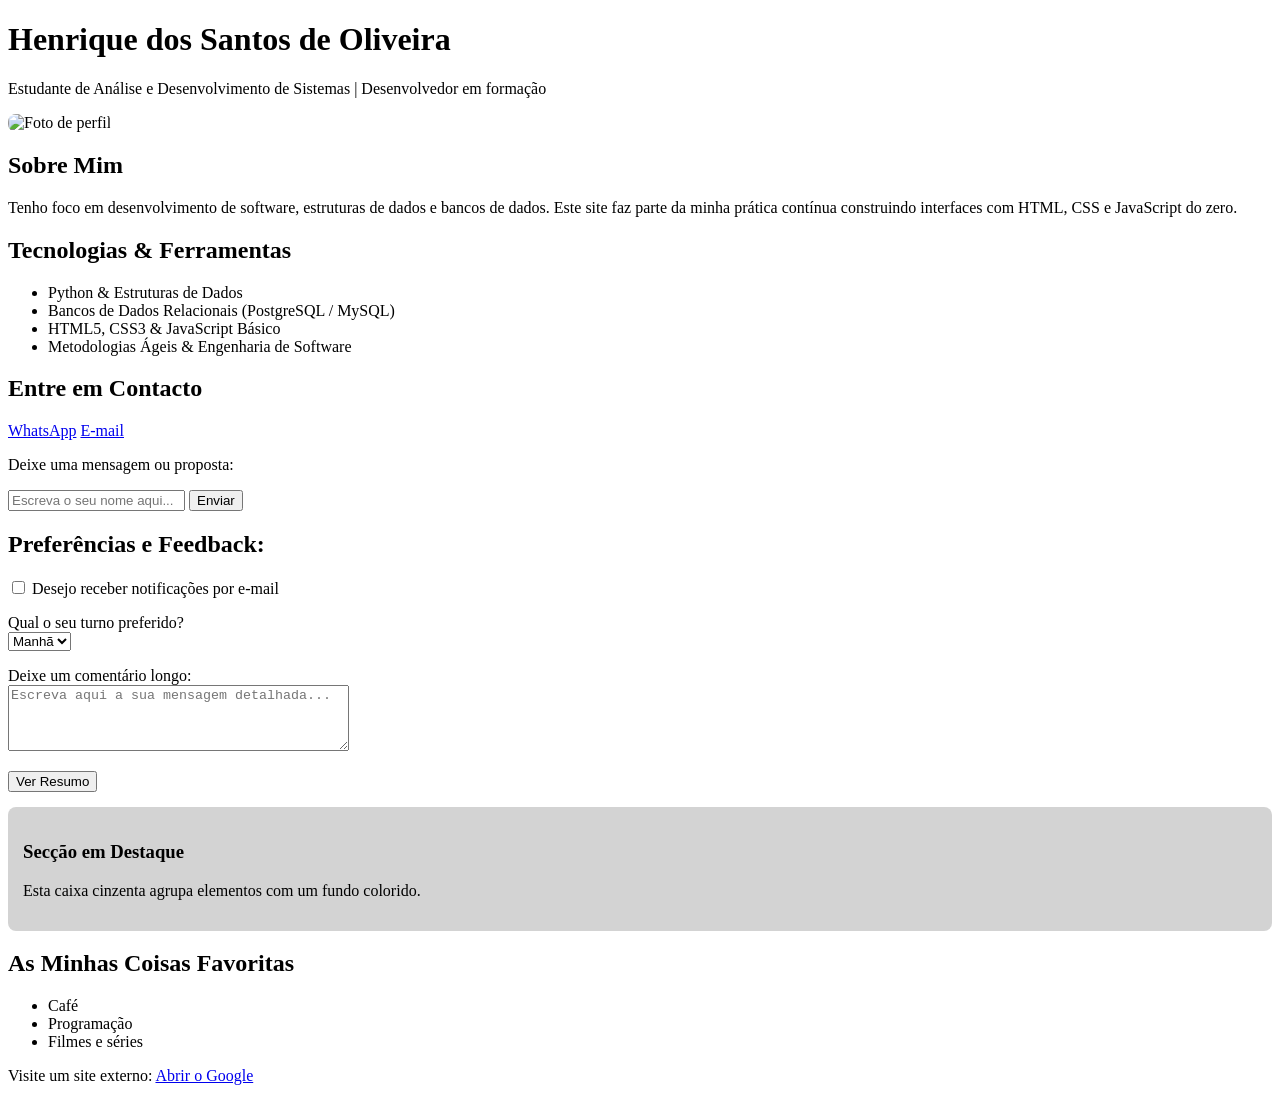
==== index.html @ 46c1591a "Add files via upload" ====
<!DOCTYPE html>
<html lang="pt-PT">
<head>
  <meta charset="UTF-8">
  <meta name="viewport" content="width=device-width, initial-scale=1.0">
  <title>O Meu Primeiro Site</title>
  <link rel="stylesheet" href="style.css">
</head>
<body>
    <div class="container">
 <!-- Cabeçalho / Apresentação -->
    <h1>Henrique dos Santos de Oliveira</h1>
    <p>Estudante de Análise e Desenvolvimento de Sistemas | Desenvolvedor em formação</p>
    
    <!-- Imagem de perfil ou tecnologia (pode trocar depois) -->
    <img src="https://picsum.photos/300/200" alt="Foto de perfil" style="border-radius: 8px; width: 100%; max-height: 220px; object-fit: cover;">

    <h2>Sobre Mim</h2>
    <p>
      Tenho foco em desenvolvimento de software, estruturas de dados e bancos de dados. 
      Este site faz parte da minha prática contínua construindo interfaces com HTML, CSS e JavaScript do zero.
    </p>

    <!-- Habilidades / Tecnologias -->
    <h2>Tecnologias & Ferramentas</h2>
    <ul>
      <li>Python & Estruturas de Dados</li>
      <li>Bancos de Dados Relacionais (PostgreSQL / MySQL)</li>
      <li>HTML5, CSS3 & JavaScript Básico</li>
      <li>Metodologias Ágeis & Engenharia de Software</li>
    </ul>

    <!-- Formulário de Contacto -->
    <h2>Entre em Contacto</h2>
    <div class="botoes-contacto">
      <!-- WhatsApp (substitua o número pelo seu DDD + número, sem espaços ou traços) -->
      <a href="https://wa.me/5554991028319" target="_blank" class="btn-link btn-whatsapp">WhatsApp</a>
      
      <!-- E-mail (substitua pelo seu endereço de e-mail) -->
      <a href="mailto:henrique769oliveira@gmail.com" class="btn-link btn-email">E-mail</a>
    </div>
    <p>Deixe uma mensagem ou proposta:</p>
  <input type="text" id="nomeUsuario" placeholder="Escreva o seu nome aqui...">
  <button onclick="alert('Olá, ' + document.getElementById('nomeUsuario').value + '! Bem-vindo!')">Enviar</button>
  <h2>Preferências e Feedback:</h2>

  <!-- 1. Caixa de seleção (Checkbox) -->
  <p>
    <label>
      <input type="checkbox" id="notificacoes"> Desejo receber notificações por e-mail
    </label>
  </p>

  <!-- 2. Menu suspenso (Select) -->
  <p>
    <label for="turno">Qual o seu turno preferido?</label><br>
    <select id="turno">
      <option value="manha">Manhã</option>
      <option value="tarde">Tarde</option>
      <option value="noite">Noite</option>
    </select>
  </p>

  <!-- 3. Campo de texto longo (Textarea) -->
  <p>
    <label for="comentarios">Deixe um comentário longo:</label><br>
    <textarea id="comentarios" rows="4" cols="40" placeholder="Escreva aqui a sua mensagem detalhada..."></textarea>
  </p>
  <button type="button" onclick="mostrarResumo()">Ver Resumo</button>
  <div id="resultado" style="margin-top: 15px; font-weight: bold; color: #1d3557;"></div>
  <div style="background-color: lightgray; padding: 15px; border-radius: 8px;">
    <h3>Secção em Destaque</h3>
    <p>Esta caixa cinzenta agrupa elementos com um fundo colorido.</p>
  </div>
  <h2>As Minhas Coisas Favoritas</h2>
    <ul>
      <li>Café</li>
      <li>Programação</li>
      <li>Filmes e séries</li>
    </ul>

    <p>Visite um site externo: <a href="https://www.google.com" target="_blank">Abrir o Google</a></p>
 <script>
    function mostrarResumo() {
      // 1. Ler os valores dos campos
      const turnoSelecionado = document.getElementById('turno').value;
      const querNotificacoes = document.getElementById('notificacoes').checked;

      // 2. Montar o texto com base nas respostas
      let mensagem = 'Turno escolhido: ' + turnoSelecionado.toUpperCase() + '. ';
      
      if (querNotificacoes) {
        mensagem += 'Notificações ativadas!';
      } else {
        mensagem += 'Sem notificações por e-mail.';
      }

      // 3. Escrever o texto dentro do div de resultado
      document.getElementById('resultado').innerText = mensagem;
    }
  </script>
  </div>
</body>
</html>
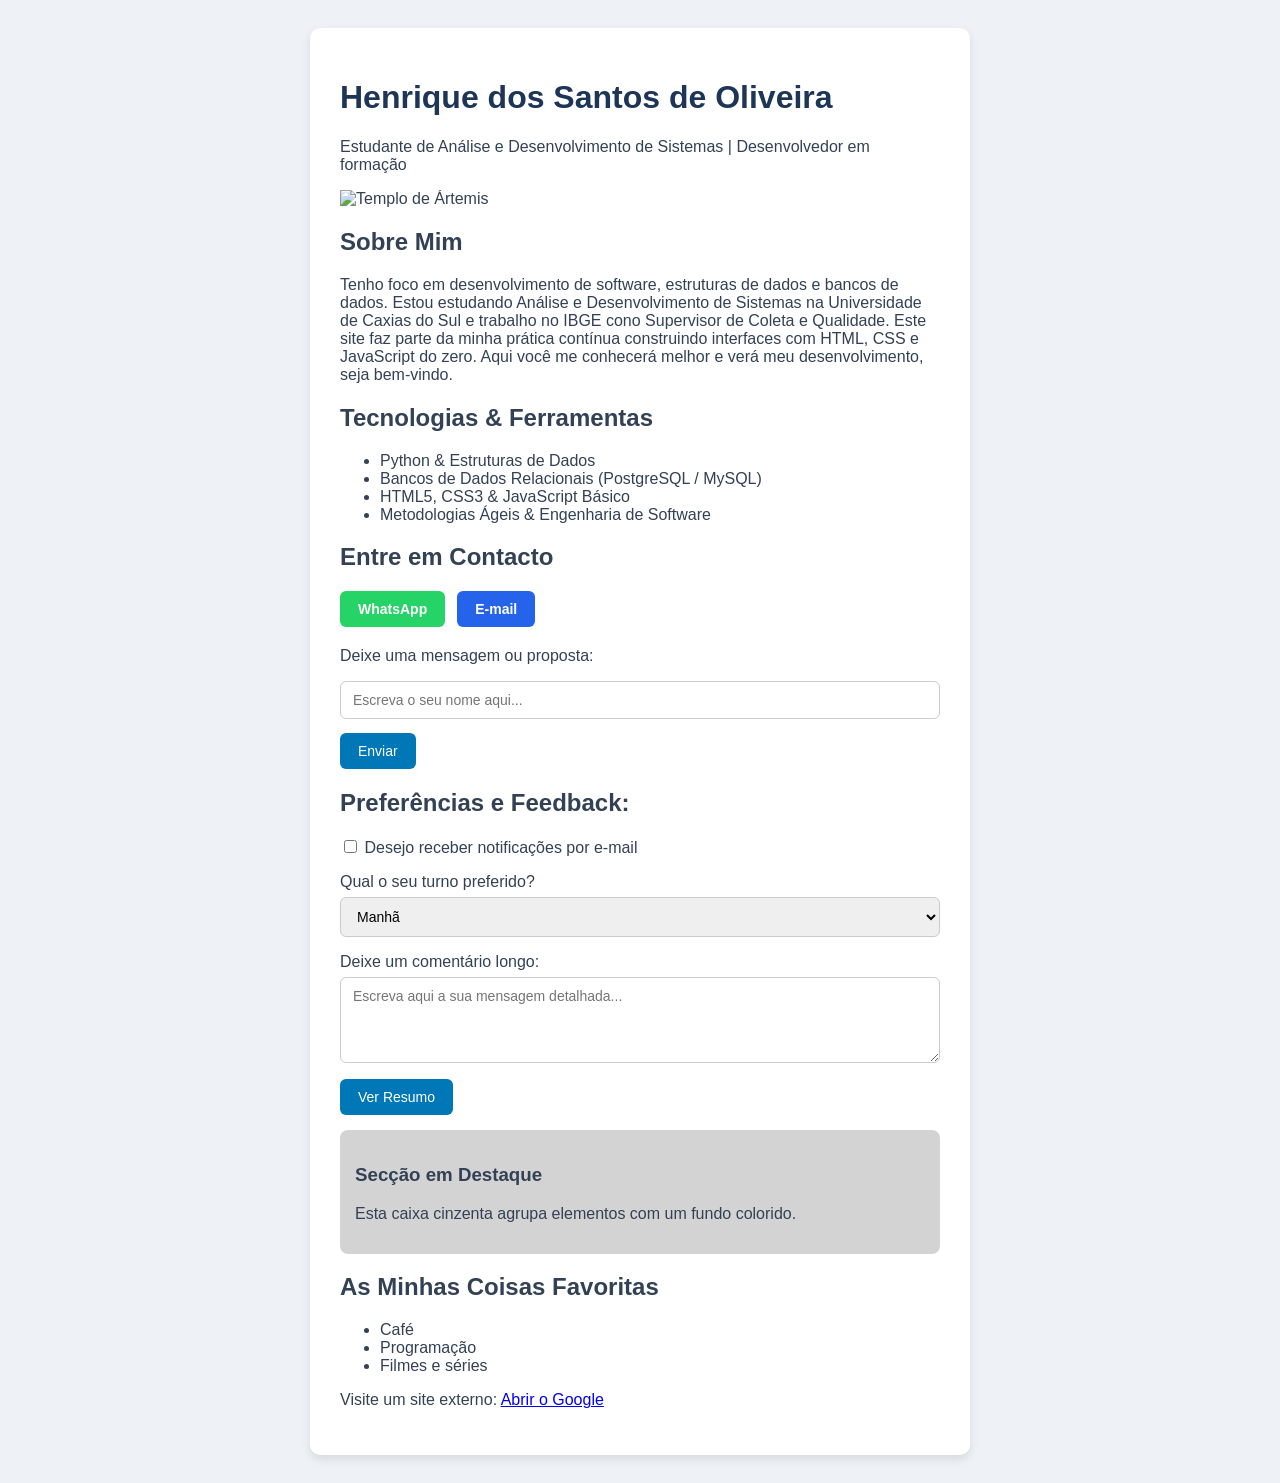
==== commit 70ec7a49: "Add files via upload" ====
--- a/index.html
+++ b/index.html
@@ -13,12 +13,12 @@
     <p>Estudante de Análise e Desenvolvimento de Sistemas | Desenvolvedor em formação</p>
     
     <!-- Imagem de perfil ou tecnologia (pode trocar depois) -->
-    <img src="https://picsum.photos/300/200" alt="Foto de perfil" style="border-radius: 8px; width: 100%; max-height: 220px; object-fit: cover;">
+    <img src="image.jpeg" alt="Templo de Ártemis" class="banner-img">
 
     <h2>Sobre Mim</h2>
     <p>
-      Tenho foco em desenvolvimento de software, estruturas de dados e bancos de dados. 
-      Este site faz parte da minha prática contínua construindo interfaces com HTML, CSS e JavaScript do zero.
+      Tenho foco em desenvolvimento de software, estruturas de dados e bancos de dados. Estou estudando Análise e Desenvolvimento de Sistemas na Universidade de Caxias do Sul e trabalho no IBGE cono Supervisor de Coleta e Qualidade. 
+      Este site faz parte da minha prática contínua construindo interfaces com HTML, CSS e JavaScript do zero. Aqui você me conhecerá melhor e verá meu desenvolvimento, seja bem-vindo.
     </p>
 
     <!-- Habilidades / Tecnologias -->
--- a/style.css
+++ b/style.css
@@ -0,0 +1,83 @@
+ body {
+  background-color: #eef2f6;
+  font-family: Arial, sans-serif;
+  padding: 20px;
+  color: #334155;
+}
+
+    h1 {
+      color: #1d3557;
+    }
+   button {
+  background-color: #0077b6;
+  color: white;
+  border: none;
+  padding: 10px 18px;
+  border-radius: 6px;
+  cursor: pointer;
+  font-size: 14px;
+}
+
+.container {
+  max-width: 600px;
+  margin: 0 auto;
+  background-color: white;
+  padding: 30px;
+  border-radius: 10px;
+  box-shadow: 0 4px 10px rgba(0, 0, 0, 0.1);
+}
+    button:hover {
+      background-color: #023e8a;
+    }
+  input[type="text"],
+select,
+textarea {
+  width: 100%;
+  box-sizing: border-box;
+  padding: 10px 12px;
+  margin-top: 6px;
+  margin-bottom: 14px;
+  border: 1px solid #ccc;
+  border-radius: 6px;
+  font-size: 14px;
+  font-family: inherit;
+  display: block;
+}
+
+textarea {
+  resize: vertical;
+}
+/* Contentor dos botões de contacto */
+.botoes-contacto {
+  display: flex;
+  gap: 12px;
+  margin-top: 10px;
+  margin-bottom: 20px;
+}
+
+/* Estilo base para links com aparência de botão */
+.btn-link {
+  display: inline-block;
+  padding: 10px 18px;
+  border-radius: 6px;
+  text-decoration: none;
+  font-weight: bold;
+  font-size: 14px;
+  text-align: center;
+  color: #ffffff;
+  transition: opacity 0.2s ease, transform 0.1s ease;
+}
+
+.btn-link:hover {
+  opacity: 0.9;
+  transform: translateY(-1px);
+}
+
+/* Cores específicas de cada botão */
+.btn-whatsapp {
+  background-color: #25d366; /* Verde oficial WhatsApp */
+}
+
+.btn-email {
+  background-color: #2563eb; /* Azul da sua paleta */
+}
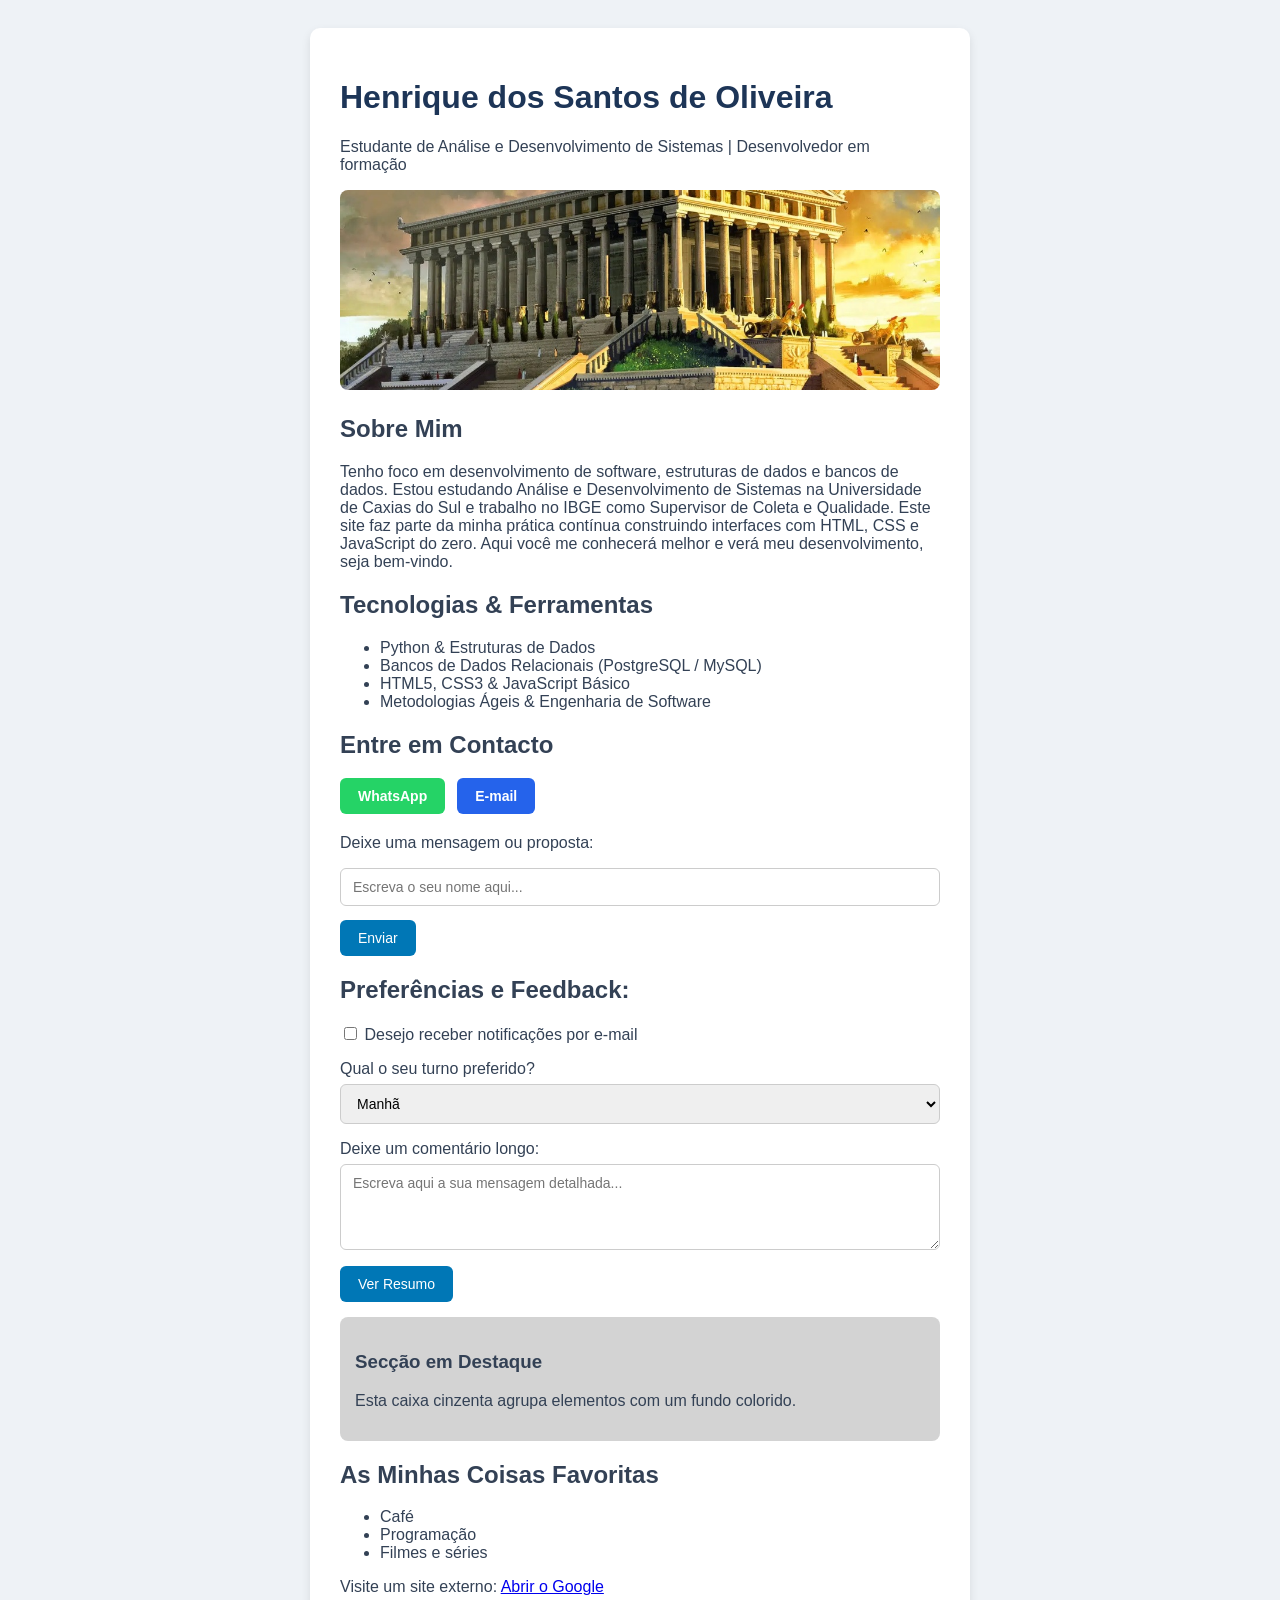
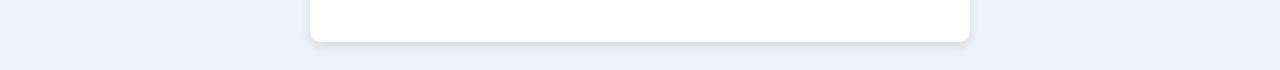
==== commit 91bc36c8: "Add files via upload" ====
--- a/index.html
+++ b/index.html
@@ -17,7 +17,7 @@
 
     <h2>Sobre Mim</h2>
     <p>
-      Tenho foco em desenvolvimento de software, estruturas de dados e bancos de dados. Estou estudando Análise e Desenvolvimento de Sistemas na Universidade de Caxias do Sul e trabalho no IBGE cono Supervisor de Coleta e Qualidade. 
+      Tenho foco em desenvolvimento de software, estruturas de dados e bancos de dados. Estou estudando Análise e Desenvolvimento de Sistemas na Universidade de Caxias do Sul e trabalho no IBGE como Supervisor de Coleta e Qualidade. 
       Este site faz parte da minha prática contínua construindo interfaces com HTML, CSS e JavaScript do zero. Aqui você me conhecerá melhor e verá meu desenvolvimento, seja bem-vindo.
     </p>
 
--- a/style.css
+++ b/style.css
@@ -80,4 +80,15 @@
 
 .btn-email {
   background-color: #2563eb; /* Azul da sua paleta */
+}
+/* Imagem de destaque / Banner */
+.banner-img {
+  width: 100%;       /* Ocupa toda a largura do cartão */
+  max-width: 100%;   /* Garante que nunca transborda o limite */
+  height: 200px;     /* Reduz a altura para ficar como um banner discreto */
+  object-fit: cover; /* Recorta a imagem para o espaço sem a distorcer (foca no meio) */
+  border-radius: 8px;/* Arredonda os cantos */
+  display: block;    /* Remove espaços vazios indesejados abaixo dela */
+  margin-top: 15px;  /* Espaço em relação ao texto de cima */
+  margin-bottom: 25px; /* Espaço em relação ao título "Sobre Mim" de baixo */
 }
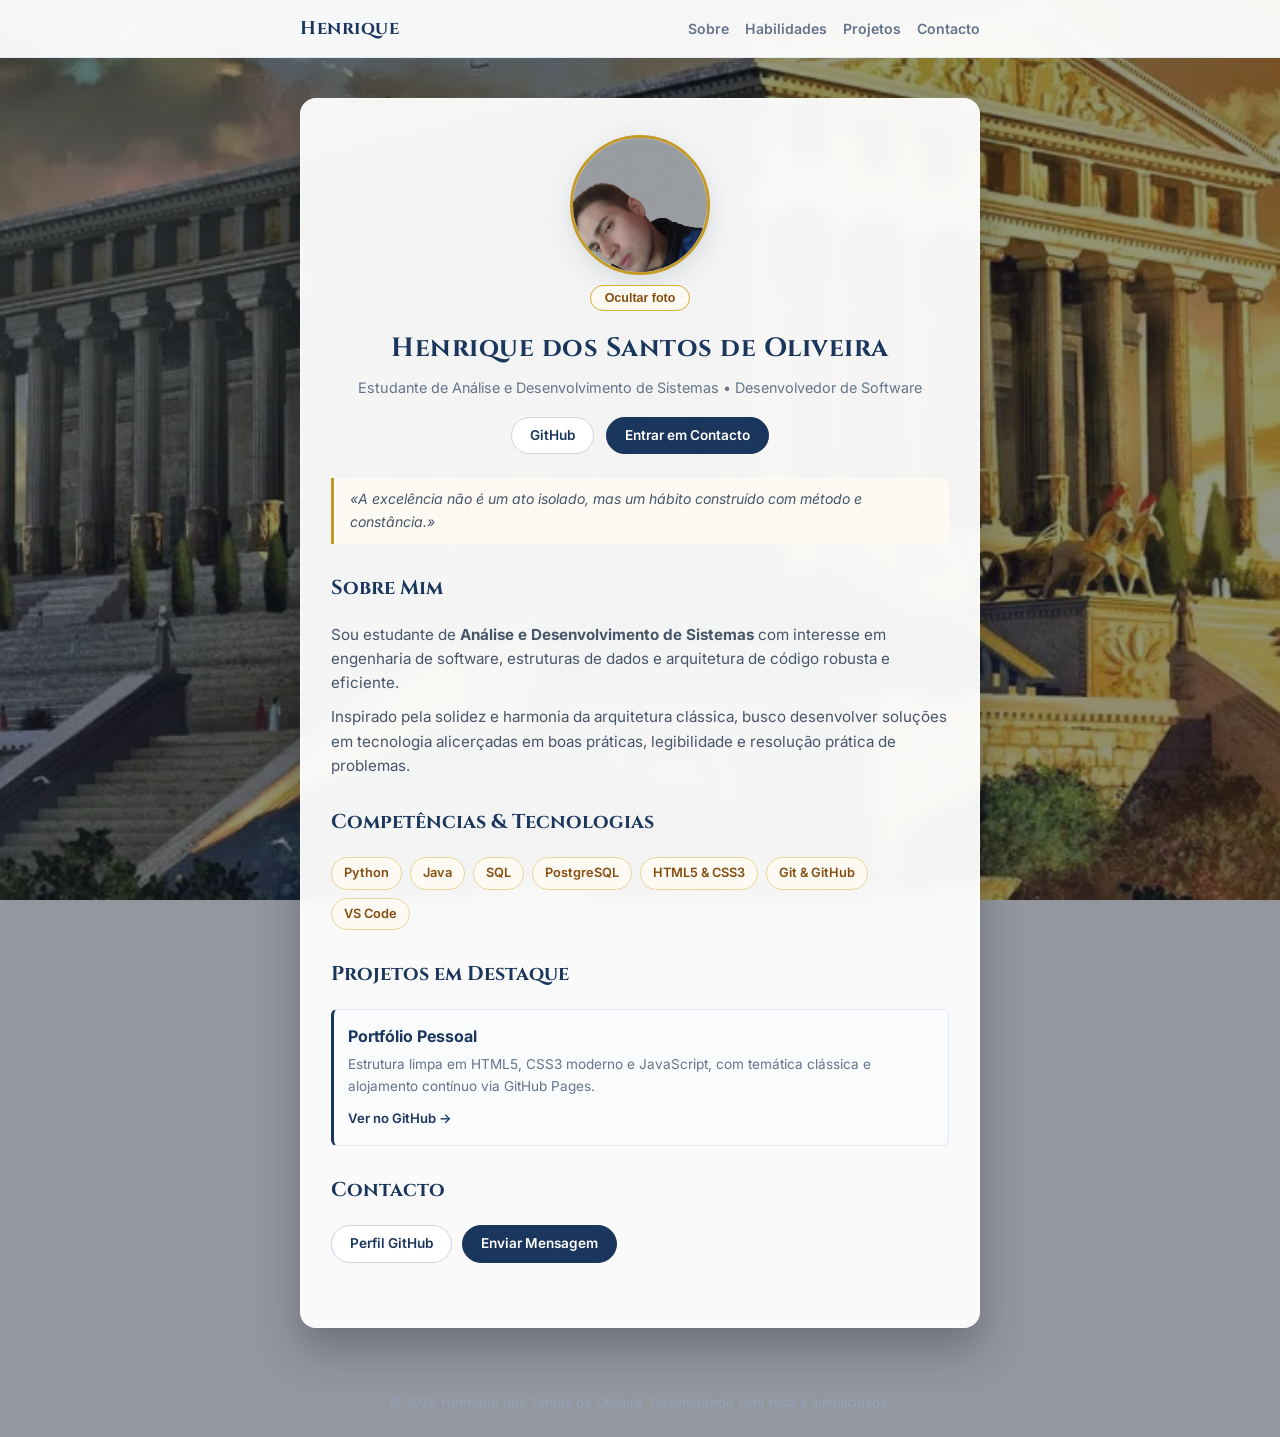
==== commit 056834d3: "Add files via upload" ====
--- a/index.html
+++ b/index.html
@@ -1,104 +1,127 @@
 <!DOCTYPE html>
-<html lang="pt-PT">
+<html lang="pt">
 <head>
   <meta charset="UTF-8">
   <meta name="viewport" content="width=device-width, initial-scale=1.0">
-  <title>O Meu Primeiro Site</title>
+  <title>Henrique dos Santos de Oliveira | Portfólio</title>
   <link rel="stylesheet" href="style.css">
+  <!-- Tipografia Clássica e Moderna -->
+  <link rel="preconnect" href="https://fonts.googleapis.com">
+  <link rel="preconnect" href="https://fonts.gstatic.com" crossorigin>
+  <link href="https://fonts.googleapis.com/css2?family=Cinzel:wght@600;700&family=Inter:wght@400;500;600;700&display=swap" rel="stylesheet">
 </head>
 <body>
-    <div class="container">
- <!-- Cabeçalho / Apresentação -->
-    <h1>Henrique dos Santos de Oliveira</h1>
-    <p>Estudante de Análise e Desenvolvimento de Sistemas | Desenvolvedor em formação</p>
-    
-    <!-- Imagem de perfil ou tecnologia (pode trocar depois) -->
-    <img src="image.jpeg" alt="Templo de Ártemis" class="banner-img">
 
-    <h2>Sobre Mim</h2>
-    <p>
-      Tenho foco em desenvolvimento de software, estruturas de dados e bancos de dados. Estou estudando Análise e Desenvolvimento de Sistemas na Universidade de Caxias do Sul e trabalho no IBGE como Supervisor de Coleta e Qualidade. 
-      Este site faz parte da minha prática contínua construindo interfaces com HTML, CSS e JavaScript do zero. Aqui você me conhecerá melhor e verá meu desenvolvimento, seja bem-vindo.
-    </p>
+  <!-- Barra de Navegação Superior -->
+  <nav class="navbar">
+    <div class="nav-container">
+      <span class="nav-brand">Henrique</span>
+      <ul class="nav-links">
+        <li><a href="#sobre">Sobre</a></li>
+        <li><a href="#habilidades">Habilidades</a></li>
+        <li><a href="#projetos">Projetos</a></li>
+        <li><a href="#contacto">Contacto</a></li>
+      </ul>
+    </div>
+  </nav>
 
-    <!-- Habilidades / Tecnologias -->
-    <h2>Tecnologias & Ferramentas</h2>
-    <ul>
-      <li>Python & Estruturas de Dados</li>
-      <li>Bancos de Dados Relacionais (PostgreSQL / MySQL)</li>
-      <li>HTML5, CSS3 & JavaScript Básico</li>
-      <li>Metodologias Ágeis & Engenharia de Software</li>
-    </ul>
+  <!-- Cartão Principal Centralizado -->
+  <main class="main-card">
 
-    <!-- Formulário de Contacto -->
-    <h2>Entre em Contacto</h2>
-    <div class="botoes-contacto">
-      <!-- WhatsApp (substitua o número pelo seu DDD + número, sem espaços ou traços) -->
-      <a href="https://wa.me/5554991028319" target="_blank" class="btn-link btn-whatsapp">WhatsApp</a>
+    <!-- Cabeçalho de Apresentação -->
+    <header class="hero-header">
+      <div class="avatar-wrapper">
+        <img id="fotoPerfil" src="perfil.jpg" alt="Foto de Henrique" class="foto-perfil">
+        <button id="btnToggleFoto" class="btn-toggle" type="button">
+          <span id="toggleText">Ocultar foto</span>
+        </button>
+      </div>
+
+      <h1 class="titulo-principal">Henrique dos Santos de Oliveira</h1>
+      <p class="subtitulo">Estudante de Análise e Desenvolvimento de Sistemas &bull; Desenvolvedor de Software</p>
       
-      <!-- E-mail (substitua pelo seu endereço de e-mail) -->
-      <a href="mailto:henrique769oliveira@gmail.com" class="btn-link btn-email">E-mail</a>
-    </div>
-    <p>Deixe uma mensagem ou proposta:</p>
-  <input type="text" id="nomeUsuario" placeholder="Escreva o seu nome aqui...">
-  <button onclick="alert('Olá, ' + document.getElementById('nomeUsuario').value + '! Bem-vindo!')">Enviar</button>
-  <h2>Preferências e Feedback:</h2>
+      <div class="links-rapidos">
+        <a href="https://github.com/henrique769oliveira-arch" target="_blank" class="btn-pill">GitHub</a>
+        <a href="#contacto" class="btn-pill btn-pill-primary">Entrar em Contacto</a>
+      </div>
+    </header>
 
-  <!-- 1. Caixa de seleção (Checkbox) -->
-  <p>
-    <label>
-      <input type="checkbox" id="notificacoes"> Desejo receber notificações por e-mail
-    </label>
-  </p>
+    <!-- Banner Arquitetura Clássica -->
 
-  <!-- 2. Menu suspenso (Select) -->
-  <p>
-    <label for="turno">Qual o seu turno preferido?</label><br>
-    <select id="turno">
-      <option value="manha">Manhã</option>
-      <option value="tarde">Tarde</option>
-      <option value="noite">Noite</option>
-    </select>
-  </p>
+    <!-- Citação Clássica -->
+    <blockquote class="citacao-grega">
+      «A excelência não é um ato isolado, mas um hábito construído com método e constância.»
+    </blockquote>
 
-  <!-- 3. Campo de texto longo (Textarea) -->
-  <p>
-    <label for="comentarios">Deixe um comentário longo:</label><br>
-    <textarea id="comentarios" rows="4" cols="40" placeholder="Escreva aqui a sua mensagem detalhada..."></textarea>
-  </p>
-  <button type="button" onclick="mostrarResumo()">Ver Resumo</button>
-  <div id="resultado" style="margin-top: 15px; font-weight: bold; color: #1d3557;"></div>
-  <div style="background-color: lightgray; padding: 15px; border-radius: 8px;">
-    <h3>Secção em Destaque</h3>
-    <p>Esta caixa cinzenta agrupa elementos com um fundo colorido.</p>
-  </div>
-  <h2>As Minhas Coisas Favoritas</h2>
-    <ul>
-      <li>Café</li>
-      <li>Programação</li>
-      <li>Filmes e séries</li>
-    </ul>
+    <!-- Secção Sobre Mim -->
+    <section id="sobre" class="section">
+      <h2 class="section-title">Sobre Mim</h2>
+      <p>
+        Sou estudante de <strong>Análise e Desenvolvimento de Sistemas</strong> com interesse em engenharia de software,
+        estruturas de dados e arquitetura de código robusta e eficiente.
+      </p>
+      <p>
+        Inspirado pela solidez e harmonia da arquitetura clássica, busco desenvolver soluções em tecnologia alicerçadas
+        em boas práticas, legibilidade e resolução prática de problemas.
+      </p>
+    </section>
 
-    <p>Visite um site externo: <a href="https://www.google.com" target="_blank">Abrir o Google</a></p>
- <script>
-    function mostrarResumo() {
-      // 1. Ler os valores dos campos
-      const turnoSelecionado = document.getElementById('turno').value;
-      const querNotificacoes = document.getElementById('notificacoes').checked;
+    <!-- Secção Competências -->
+    <section id="habilidades" class="section">
+      <h2 class="section-title">Competências & Tecnologias</h2>
+      <div class="skills-wrapper">
+        <span class="skill-tag">Python</span>
+        <span class="skill-tag">Java</span>
+        <span class="skill-tag">SQL</span>
+        <span class="skill-tag">PostgreSQL</span>
+        <span class="skill-tag">HTML5 & CSS3</span>
+        <span class="skill-tag">Git & GitHub</span>
+        <span class="skill-tag">VS Code</span>
+      </div>
+    </section>
 
-      // 2. Montar o texto com base nas respostas
-      let mensagem = 'Turno escolhido: ' + turnoSelecionado.toUpperCase() + '. ';
-      
-      if (querNotificacoes) {
-        mensagem += 'Notificações ativadas!';
-      } else {
-        mensagem += 'Sem notificações por e-mail.';
-      }
+    <!-- Secção Projetos -->
+    <section id="projetos" class="section">
+      <h2 class="section-title">Projetos em Destaque</h2>
+      <div class="projetos-grid">
+        <div class="projeto-item">
+          <h3>Portfólio Pessoal</h3>
+          <p>Estrutura limpa em HTML5, CSS3 moderno e JavaScript, com temática clássica e alojamento contínuo via GitHub Pages.</p>
+          <a href="https://github.com/henrique769oliveira-arch/HenriqueDSDO" target="_blank" class="link-projeto">Ver no GitHub &rarr;</a>
+        </div>
+      </div>
+    </section>
 
-      // 3. Escrever o texto dentro do div de resultado
-      document.getElementById('resultado').innerText = mensagem;
+    <!-- Secção Contacto -->
+    <section id="contacto" class="section">
+      <h2 class="section-title">Contacto</h2>
+      <div class="botoes-contacto">
+        <a href="https://github.com/henrique769oliveira-arch" target="_blank" class="btn-pill">Perfil GitHub</a>
+        <a href="mailto:seu-email@exemplo.com" class="btn-pill btn-pill-primary">Enviar Mensagem</a>
+      </div>
+    </section>
+
+  </main>
+
+  <!-- Rodapé -->
+  <footer class="footer">
+    <p>&copy; 2026 Henrique dos Santos de Oliveira. Desenvolvido com foco e simplicidade.</p>
+  </footer>
+
+  <!-- Script de Controlo da Foto -->
+  <script>
+    const btnToggle = document.getElementById('btnToggleFoto');
+    const foto = document.getElementById('fotoPerfil');
+    const toggleText = document.getElementById('toggleText');
+
+    if (btnToggle && foto) {
+      btnToggle.addEventListener('click', () => {
+        foto.classList.toggle('oculto');
+        const estaOculto = foto.classList.contains('oculto');
+        toggleText.textContent = estaOculto ? 'Ver foto de perfil' : 'Ocultar foto';
+      });
     }
   </script>
-  </div>
+
 </body>
 </html>
--- a/style.css
+++ b/style.css
@@ -1,94 +1,316 @@
- body {
-  background-color: #eef2f6;
-  font-family: Arial, sans-serif;
-  padding: 20px;
+/* =========================================
+   1. RESET GERAL E TIPOGRAFIA
+   ========================================= */
+* {
+  box-sizing: border-box;
+  margin: 0;
+  padding: 0;
+}
+
+html {
+  scroll-behavior: smooth;
+}
+
+body {
+  font-family: 'Inter', -apple-system, BlinkMacSystemFont, sans-serif;
   color: #334155;
-}
-
-    h1 {
-      color: #1d3557;
-    }
-   button {
-  background-color: #0077b6;
-  color: white;
-  border: none;
-  padding: 10px 18px;
+  line-height: 1.6;
+  
+  /* Imagem do templo como fundo fixo e elegante */
+  background: linear-gradient(rgba(15, 23, 42, 0.45), rgba(15, 23, 42, 0.45)), url('image.jpeg') no-repeat center center fixed;
+  background-size: cover;
+}
+
+/* =========================================
+   2. BARRA DE NAVEGAÇÃO FIXA
+   ========================================= */
+.navbar {
+  position: sticky;
+  top: 0;
+  background: rgba(255, 255, 255, 0.95);
+  backdrop-filter: blur(8px);
+  border-bottom: 1px solid #e2e8f0;
+  padding: 14px 20px;
+  z-index: 1000;
+}
+
+.nav-container {
+  max-width: 680px;
+  margin: 0 auto;
+  display: flex;
+  justify-content: space-between;
+  align-items: center;
+}
+
+.nav-brand {
+  font-family: 'Cinzel', serif;
+  font-weight: 700;
+  color: #1a365d;
+  font-size: 1.15rem;
+  letter-spacing: 0.5px;
+}
+
+.nav-links {
+  list-style: none;
+  display: flex;
+  gap: 16px;
+}
+
+.nav-links a {
+  text-decoration: none;
+  color: #64748b;
+  font-size: 0.88rem;
+  font-weight: 600;
+  transition: color 0.2s ease;
+}
+
+.nav-links a:hover {
+  color: #c59b27;
+}
+
+/* =========================================
+   3. CARTÃO PRINCIPAL (CONTAINER)
+   ========================================= */
+.main-card {
+  max-width: 680px;
+  margin: 40px auto;
+  /* Fundo branco com leve transparência (efeito glassmorphism) */
+  background: rgba(255, 255, 255, 0.95);
+  backdrop-filter: blur(10px);
+  border: 1px solid rgba(255, 255, 255, 0.6);
+  border-radius: 16px;
+  padding: 36px 30px;
+  box-shadow: 0 20px 40px rgba(0, 0, 0, 0.25);
+}
+
+/* =========================================
+   4. APRESENTAÇÃO E AVATAR
+   ========================================= */
+.hero-header {
+  text-align: center;
+  margin-bottom: 24px;
+}
+
+.avatar-wrapper {
+  display: flex;
+  flex-direction: column;
+  align-items: center;
+  margin-bottom: 16px;
+}
+
+.foto-perfil {
+  width: 140px;
+  height: 140px;
+  border-radius: 50%;
+  object-fit: cover;
+  object-position: center;
+  border: 3px solid #c59b27;
+  box-shadow: 0 8px 24px rgba(26, 54, 93, 0.12);
+  transition: transform 0.3s ease;
+  display: block;
+}
+
+.foto-perfil:hover {
+  transform: scale(1.04);
+}
+
+.btn-toggle {
+  background: #fdfaf3;
+  color: #854d0e;
+  border: 1px solid #d4af37;
+  border-radius: 20px;
+  padding: 5px 14px;
+  font-size: 0.78rem;
+  font-weight: 600;
+  cursor: pointer;
+  margin-top: 10px;
+  transition: all 0.2s ease;
+}
+
+.btn-toggle:hover {
+  background: #c59b27;
+  color: #ffffff;
+}
+
+.titulo-principal {
+  font-family: 'Cinzel', serif;
+  color: #1a365d;
+  font-size: 1.65rem;
+  font-weight: 700;
+  margin-bottom: 6px;
+  letter-spacing: 0.5px;
+}
+
+.subtitulo {
+  color: #64748b;
+  font-size: 0.9rem;
+  margin-bottom: 18px;
+}
+
+.links-rapidos {
+  display: flex;
+  justify-content: center;
+  gap: 12px;
+}
+
+.btn-pill {
+  padding: 7px 18px;
+  border-radius: 20px;
+  font-size: 0.85rem;
+  font-weight: 600;
+  text-decoration: none;
+  background: #ffffff;
+  color: #1a365d;
+  border: 1px solid #cbd5e1;
+  transition: all 0.2s ease;
+  display: inline-block;
+}
+
+.btn-pill:hover {
+  border-color: #c59b27;
+  color: #c59b27;
+  transform: translateY(-2px);
+}
+
+.btn-pill-primary {
+  background: #1a365d;
+  color: #ffffff;
+  border-color: #1a365d;
+}
+
+.btn-pill-primary:hover {
+  background: #152c4d;
+  color: #ffffff;
+  border-color: #152c4d;
+}
+
+/* =========================================
+   5. BANNER E CITAÇÃO
+   ========================================= */
+.banner-wrapper {
+  margin: 20px 0 16px 0;
+  overflow: hidden;
+  border-radius: 8px;
+  border-bottom: 3px solid #c59b27;
+}
+
+.banner-img {
+  width: 100%;
+  max-width: 100%;
+  height: auto;
+  display: block;
+}
+
+.citacao-grega {
+  border-left: 3px solid #c59b27;
+  background: #fdfaf3;
+  color: #475569;
+  font-style: italic;
+  padding: 10px 16px;
+  margin-bottom: 28px;
+  border-radius: 0 8px 8px 0;
+  font-size: 0.88rem;
+}
+
+/* =========================================
+   6. SECÇÕES E CONTEÚDO
+   ========================================= */
+.section {
+  margin-bottom: 28px;
+}
+
+.section-title {
+  font-family: 'Cinzel', serif;
+  color: #1a365d;
+  font-size: 1.25rem;
+  margin-bottom: 12px;
+  border-bottom: 1px solid #f1f5f9;
+  padding-bottom: 6px;
+}
+
+.section p {
+  margin-bottom: 10px;
+  font-size: 0.95rem;
+  color: #475569;
+}
+
+.skills-wrapper {
+  display: flex;
+  flex-wrap: wrap;
+  gap: 8px;
+  margin-top: 10px;
+}
+
+.skill-tag {
+  background-color: #fdfaf3;
+  color: #854d0e;
+  border: 1px solid #e7d69b;
+  padding: 5px 12px;
+  border-radius: 16px;
+  font-size: 0.8rem;
+  font-weight: 600;
+  transition: all 0.2s ease;
+}
+
+.skill-tag:hover {
+  background-color: #c59b27;
+  color: #ffffff;
+  border-color: #c59b27;
+}
+
+.projetos-grid {
+  display: grid;
+  gap: 12px;
+}
+
+.projeto-item {
+  border: 1px solid #e2e8f0;
+  border-left: 3px solid #1a365d;
+  padding: 14px;
   border-radius: 6px;
-  cursor: pointer;
-  font-size: 14px;
-}
-
-.container {
-  max-width: 600px;
-  margin: 0 auto;
-  background-color: white;
-  padding: 30px;
-  border-radius: 10px;
-  box-shadow: 0 4px 10px rgba(0, 0, 0, 0.1);
-}
-    button:hover {
-      background-color: #023e8a;
-    }
-  input[type="text"],
-select,
-textarea {
-  width: 100%;
-  box-sizing: border-box;
-  padding: 10px 12px;
-  margin-top: 6px;
-  margin-bottom: 14px;
-  border: 1px solid #ccc;
-  border-radius: 6px;
-  font-size: 14px;
-  font-family: inherit;
-  display: block;
-}
-
-textarea {
-  resize: vertical;
-}
-/* Contentor dos botões de contacto */
+  background: #fafbfc;
+}
+
+.projeto-item h3 {
+  color: #1a365d;
+  font-size: 1rem;
+  margin-bottom: 4px;
+}
+
+.projeto-item p {
+  font-size: 0.85rem;
+  color: #64748b;
+  margin-bottom: 8px;
+}
+
+.link-projeto {
+  color: #1a365d;
+  font-weight: 600;
+  font-size: 0.82rem;
+  text-decoration: none;
+}
+
+.link-projeto:hover {
+  color: #c59b27;
+  text-decoration: underline;
+}
+
 .botoes-contacto {
   display: flex;
-  gap: 12px;
+  gap: 10px;
   margin-top: 10px;
-  margin-bottom: 20px;
-}
-
-/* Estilo base para links com aparência de botão */
-.btn-link {
-  display: inline-block;
-  padding: 10px 18px;
-  border-radius: 6px;
-  text-decoration: none;
-  font-weight: bold;
-  font-size: 14px;
+}
+
+.oculto {
+  display: none !important;
+}
+
+/* =========================================
+   7. RODAPÉ
+   ========================================= */
+.footer {
   text-align: center;
-  color: #ffffff;
-  transition: opacity 0.2s ease, transform 0.1s ease;
-}
-
-.btn-link:hover {
-  opacity: 0.9;
-  transform: translateY(-1px);
-}
-
-/* Cores específicas de cada botão */
-.btn-whatsapp {
-  background-color: #25d366; /* Verde oficial WhatsApp */
-}
-
-.btn-email {
-  background-color: #2563eb; /* Azul da sua paleta */
-}
-/* Imagem de destaque / Banner */
-.banner-img {
-  width: 100%;       /* Ocupa toda a largura do cartão */
-  max-width: 100%;   /* Garante que nunca transborda o limite */
-  height: 200px;     /* Reduz a altura para ficar como um banner discreto */
-  object-fit: cover; /* Recorta a imagem para o espaço sem a distorcer (foca no meio) */
-  border-radius: 8px;/* Arredonda os cantos */
-  display: block;    /* Remove espaços vazios indesejados abaixo dela */
-  margin-top: 15px;  /* Espaço em relação ao texto de cima */
-  margin-bottom: 25px; /* Espaço em relação ao título "Sobre Mim" de baixo */
+  padding: 24px 15px;
+  color: #94a3b8;
+  font-size: 0.82rem;
 }
